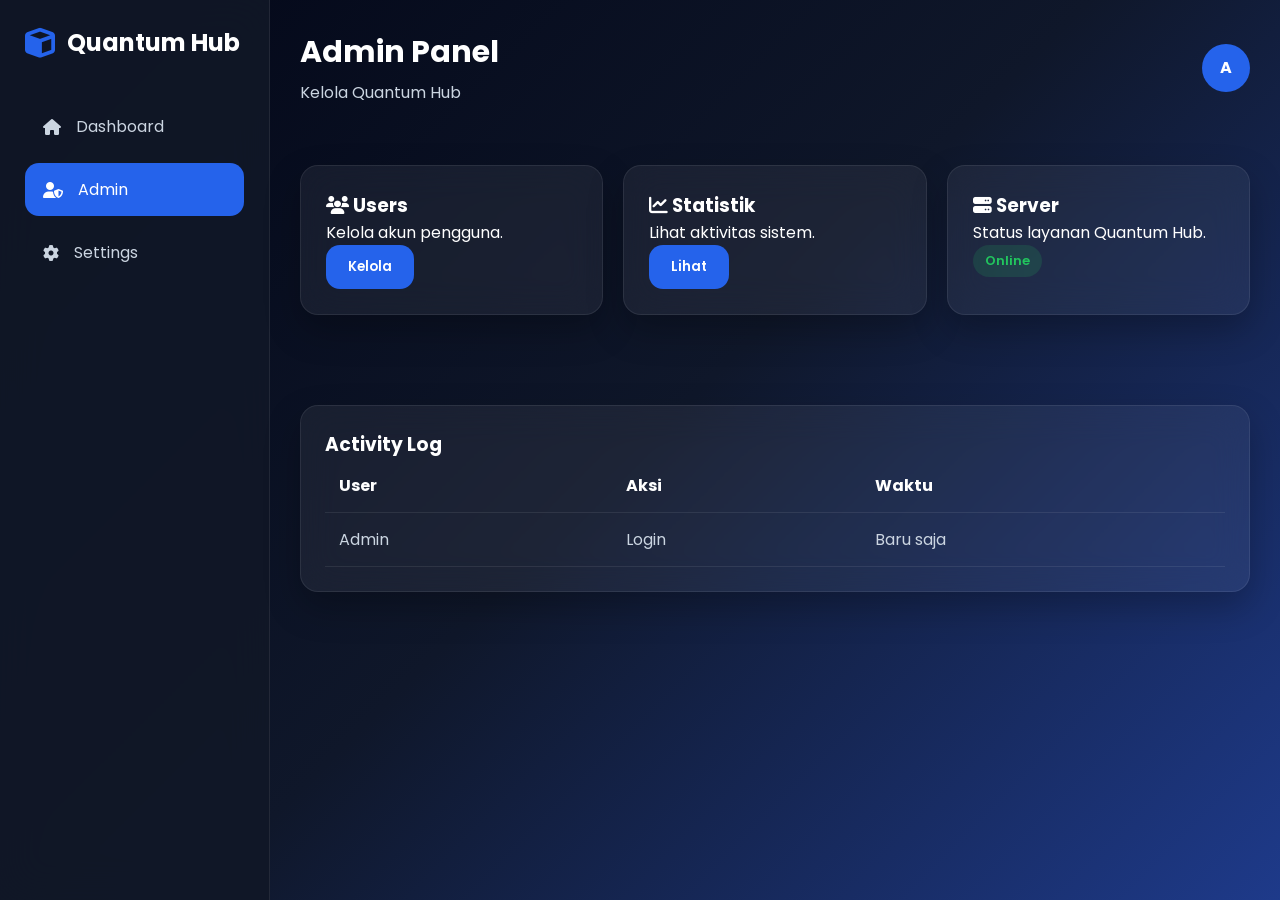
==== pages/admin.html @ 3cea06ce "First Quantum Hub" ====
<!DOCTYPE html>
<html lang="id">

<head>

<meta charset="UTF-8">
<meta name="viewport" content="width=device-width, initial-scale=1.0">

<title>Quantum Hub | Admin</title>


<link rel="stylesheet" href="../assets/css/style.css">
<link rel="stylesheet" href="../assets/css/layout.css">
<link rel="stylesheet" href="../assets/css/components.css">
<link rel="stylesheet" href="../assets/css/pages.css">
<link rel="stylesheet" href="../assets/css/animations.css">
<link rel="stylesheet" href="../assets/css/responsive.css">


<link rel="stylesheet"
href="https://cdnjs.cloudflare.com/ajax/libs/font-awesome/6.7.2/css/all.min.css">


</head>


<body>


<div class="app">


<aside class="sidebar">


<div class="logo">

<i class="fa-solid fa-cube"></i>

<span>Quantum Hub</span>

</div>


<ul>


<li>
<a href="dashboard.html">
<i class="fa-solid fa-house"></i>
Dashboard
</a>
</li>


<li>
<a href="admin.html" class="active">
<i class="fa-solid fa-user-shield"></i>
Admin
</a>
</li>


<li>
<a href="settings.html">
<i class="fa-solid fa-gear"></i>
Settings
</a>
</li>


</ul>


</aside>



<main class="main">



<header class="navbar">


<div class="navbar-left">

<h1>Admin Panel</h1>

<p>Kelola Quantum Hub</p>

</div>



<div class="avatar">

A

</div>


</header>




<section class="admin-grid">



<div class="card admin-card">


<h3>
<i class="fa-solid fa-users"></i>
 Users
</h3>


<p>
Kelola akun pengguna.
</p>


<button class="btn">

Kelola

</button>


</div>





<div class="card admin-card">


<h3>
<i class="fa-solid fa-chart-line"></i>
 Statistik
</h3>


<p>
Lihat aktivitas sistem.
</p>


<button class="btn">

Lihat

</button>


</div>





<div class="card admin-card">


<h3>
<i class="fa-solid fa-server"></i>
 Server
</h3>


<p>
Status layanan Quantum Hub.
</p>


<span class="badge badge-success">

Online

</span>


</div>



</section>




<section style="margin-top:30px;">


<div class="card">


<h3>Activity Log</h3>


<table class="table">


<tr>

<th>User</th>

<th>Aksi</th>

<th>Waktu</th>

</tr>


<tr>

<td>Admin</td>

<td>Login</td>

<td>Baru saja</td>

</tr>


</table>


</div>


</section>




</main>


</div>




<script src="../assets/js/utils.js"></script>
<script src="../assets/js/api.js"></script>
<script src="../assets/js/admin.js"></script>
<script src="../assets/js/app.js"></script>



</body>

</html>
---- assets/css/style.css ----
/* ==========================================
   QUANTUM HUB V2
   Master Style
========================================== */

/* Google Font */
@import url('https://fonts.googleapis.com/css2?family=Poppins:wght@300;400;500;600;700;800&display=swap');

/* Reset */

*{
    margin:0;
    padding:0;
    box-sizing:border-box;
}

/* Root Color */

:root{

    --primary:#2563eb;
    --primary-hover:#1d4ed8;

    --success:#22c55e;
    --warning:#f59e0b;
    --danger:#ef4444;

    --background:#0f172a;
    --surface:#111827;

    --card:rgba(255,255,255,.06);

    --border:rgba(255,255,255,.08);

    --text:#ffffff;
    --text-secondary:#cbd5e1;

    --radius:18px;

    --shadow:0 15px 35px rgba(0,0,0,.25);

    --transition:.3s;

}

/* Body */

body{

    font-family:'Poppins',sans-serif;

    background:linear-gradient(
        135deg,
        #020617,
        #0f172a,
        #1e3a8a
    );

    color:var(--text);

    min-height:100vh;

    overflow-x:hidden;

}

/* Link */

a{

    color:inherit;

    text-decoration:none;

}

/* List */

ul{

    list-style:none;

}

/* Button */

button{

    font-family:inherit;

    cursor:pointer;

    border:none;

}

/* Input */

input,
textarea,
select{

    font-family:inherit;

    outline:none;

}

/* Image */

img{

    max-width:100%;

    display:block;

}

/* Scrollbar */

::-webkit-scrollbar{

    width:8px;

}

::-webkit-scrollbar-track{

    background:#0b1120;

}

::-webkit-scrollbar-thumb{

    background:var(--primary);

    border-radius:999px;

}

/* Selection */

::selection{

    background:var(--primary);

    color:#fff;

}

/* Container */

.container{

    width:min(1200px,92%);

    margin:auto;

}

/* Glass Effect */

.glass{

    background:var(--card);

    backdrop-filter:blur(18px);

    border:1px solid var(--border);

    border-radius:var(--radius);

    box-shadow:var(--shadow);

}

/* Section */

section{

    padding:30px 0;

}

/* Animation */

.fade{

    animation:fade .5s ease;

}

@keyframes fade{

    from{

        opacity:0;

        transform:translateY(20px);

    }

    to{

        opacity:1;

        transform:translateY(0);

    }

}

/* Light Theme */

.light-mode{

    background:#f8fafc;

    color:#111827;

}

.light-mode .card,
.light-mode .login-box{

    background:#ffffff;

    color:#111827;

}
---- assets/css/layout.css ----
/* ==========================================
   QUANTUM HUB V2
   Layout
========================================== */

/* Wrapper */

.app {
  
  display: flex;
  
  min-height: 100vh;
  
}

/* ===========================
   Sidebar
=========================== */

.sidebar {
  
  width: 270px;
  
  background: rgba(17, 24, 39, .90);
  
  backdrop-filter: blur(20px);
  
  border-right: 1px solid var(--border);
  
  position: fixed;
  
  left: 0;
  
  top: 0;
  
  bottom: 0;
  
  padding: 25px;
  
  overflow-y: auto;
  
}

.logo {
  
  display: flex;
  
  align-items: center;
  
  gap: 12px;
  
  margin-bottom: 40px;
  
  font-size: 24px;
  
  font-weight: 700;
  
}

.logo i {
  
  color: var(--primary);
  
  font-size: 30px;
  
}

.sidebar ul {
  
  display: flex;
  
  flex-direction: column;
  
  gap: 10px;
  
}

.sidebar a {
  
  display: flex;
  
  align-items: center;
  
  gap: 15px;
  
  padding: 14px 18px;
  
  border-radius: 14px;
  
  color: var(--text-secondary);
  
  transition: var(--transition);
  
}

.sidebar a:hover {
  
  background: rgba(37, 99, 235, .15);
  
  color: var(--text);
  
}

.sidebar a.active {
  
  background: var(--primary);
  
  color: #fff;
  
}

/* ===========================
   Main
=========================== */

.main {
  
  flex: 1;
  
  margin-left: 270px;
  
  padding: 30px;
  
}

/* ===========================
   Navbar
=========================== */

.navbar {
  
  display: flex;
  
  justify-content: space-between;
  
  align-items: center;
  
  margin-bottom: 30px;
  
}

.navbar-left h1 {
  
  font-size: 30px;
  
  font-weight: 700;
  
}

.navbar-left p {
  
  color: var(--text-secondary);
  
  margin-top: 5px;
  
}

.navbar-right {
  
  display: flex;
  
  align-items: center;
  
  gap: 15px;
  
}

.avatar {
  
  width: 48px;
  
  height: 48px;
  
  border-radius: 50%;
  
  background: var(--primary);
  
  display: flex;
  
  justify-content: center;
  
  align-items: center;
  
  font-weight: 700;
  
  color: #fff;
  
}

/* ===========================
   Grid
=========================== */

.grid {
  
  display: grid;
  
  gap: 20px;
  
}

.grid-2 {
  
  grid-template-columns: repeat(2, 1fr);
  
}

.grid-3 {
  
  grid-template-columns: repeat(3, 1fr);
  
}

.grid-4 {
  
  grid-template-columns: repeat(4, 1fr);
  
}
---- assets/css/components.css ----
/* ==========================================
   QUANTUM HUB V2
   Components
========================================== */

/* ========= Card ========= */

.card {
  
  background: var(--card);
  
  border: 1px solid var(--border);
  
  border-radius: var(--radius);
  
  backdrop-filter: blur(18px);
  
  box-shadow: var(--shadow);
  
  padding: 24px;
  
  transition: var(--transition);
  
}

.card:hover {
  
  transform: translateY(-6px);
  
  border-color: var(--primary);
  
}

/* ========= Button ========= */

.btn {
  
  display: inline-flex;
  
  align-items: center;
  
  justify-content: center;
  
  gap: 10px;
  
  padding: 12px 22px;
  
  border: none;
  
  border-radius: 14px;
  
  background: var(--primary);
  
  color: #fff;
  
  font-weight: 600;
  
  cursor: pointer;
  
  transition: var(--transition);
  
}

.btn:hover {
  
  background: var(--primary-hover);
  
  transform: translateY(-2px);
  
}

.btn-outline {
  
  background: transparent;
  
  border: 1px solid var(--primary);
  
  color: var(--primary);
  
}

.btn-outline:hover {
  
  background: var(--primary);
  
  color: #fff;
  
}

/* ========= Input ========= */

.input {
  
  width: 100%;
  
  padding: 14px 16px;
  
  border-radius: 14px;
  
  border: 1px solid var(--border);
  
  background: rgba(255, 255, 255, .05);
  
  color: #fff;
  
  margin-top: 8px;
  
  transition: .3s;
  
}

.input:focus {
  
  border-color: var(--primary);
  
  box-shadow: 0 0 0 3px rgba(37, 99, 235, .2);
  
}

.input::placeholder {
  
  color: #94a3b8;
  
}

/* ========= Badge ========= */

.badge {
  
  display: inline-block;
  
  padding: 6px 12px;
  
  border-radius: 999px;
  
  font-size: 13px;
  
  font-weight: 600;
  
}

.badge-success {
  
  background: rgba(34, 197, 94, .15);
  
  color: #22c55e;
  
}

.badge-warning {
  
  background: rgba(245, 158, 11, .15);
  
  color: #f59e0b;
  
}

.badge-danger {
  
  background: rgba(239, 68, 68, .15);
  
  color: #ef4444;
  
}

/* ========= Table ========= */

.table {
  
  width: 100%;
  
  border-collapse: collapse;
  
}

.table th,
.table td {
  
  padding: 14px;
  
  border-bottom: 1px solid var(--border);
  
  text-align: left;
  
}

.table th {
  
  color: #fff;
  
}

.table td {
  
  color: var(--text-secondary);
  
}

/* ========= Loading ========= */

.loading {
  
  width: 22px;
  
  height: 22px;
  
  border: 3px solid rgba(255, 255, 255, .2);
  
  border-top-color: #fff;
  
  border-radius: 50%;
  
  animation: spin 1s linear infinite;
  
}

@keyframes spin {
  
  to {
    
    transform: rotate(360deg);
    
  }
  
}
/* ===========================
   Toast
=========================== */

.toast {
  
  position: fixed;
  
  right: 20px;
  
  bottom: 20px;
  
  background: #2563eb;
  
  color: #fff;
  
  padding: 14px 20px;
  
  border-radius: 12px;
  
  opacity: 0;
  
  transform: translateY(20px);
  
  transition: .3s;
  
  z-index: 9999;
  
  box-shadow: var(--shadow);
  
}

.toast.show {
  
  opacity: 1;
  
  transform: translateY(0);
  
}

.toast.error {
  
  background: #ef4444;
  
}

.toast.success {
  
  background: #22c55e;
  
}
---- assets/css/pages.css ----
/* ==========================================
   QUANTUM HUB V2
   Pages
========================================== */

/* ===========================
   Login
=========================== */

.login-page {
  
  min-height: 100vh;
  
  display: flex;
  
  justify-content: center;
  
  align-items: center;
  
  padding: 20px;
  
}

.login-box {
  
  width: 100%;
  
  max-width: 420px;
  
  background: var(--card);
  
  border: 1px solid var(--border);
  
  border-radius: var(--radius);
  
  backdrop-filter: blur(20px);
  
  box-shadow: var(--shadow);
  
  padding: 35px;
  
}

.login-box h1 {
  
  text-align: center;
  
  margin-bottom: 10px;
  
}

.login-box p {
  
  text-align: center;
  
  color: var(--text-secondary);
  
  margin-bottom: 25px;
  
}

.login-box .input {
  
  margin-bottom: 18px;
  
}

.login-box .btn {
  
  width: 100%;
  
}

/* ===========================
   Dashboard
=========================== */

.stats {
  
  display: grid;
  
  grid-template-columns: repeat(auto-fit, minmax(220px, 1fr));
  
  gap: 20px;
  
  margin-bottom: 30px;
  
}

.stat-card {
  
  padding: 25px;
  
}

.stat-card h2 {
  
  font-size: 34px;
  
  margin-top: 12px;
  
}

.stat-card p {
  
  color: var(--text-secondary);
  
}

.tools {
  
  display: grid;
  
  grid-template-columns: repeat(auto-fit, minmax(250px, 1fr));
  
  gap: 20px;
  
}

/* ===========================
   Admin
=========================== */

.admin-grid {
  
  display: grid;
  
  grid-template-columns: repeat(auto-fit, minmax(280px, 1fr));
  
  gap: 20px;
  
}

.admin-card {
  
  padding: 25px;
  
}

/* ===========================
   TikTok
=========================== */

.download-box {
  
  max-width: 700px;
  
  margin: auto;
  
}

.download-box .input {
  
  margin-bottom: 15px;
  
}

/* ===========================
   QR
=========================== */

.qr-box {
  
  text-align: center;
  
}

.qr-preview {
  
  margin-top: 25px;
  
}

/* ===========================
   Fake Chat
=========================== */

.chat-preview {
  
  min-height: 400px;
  
}
---- assets/css/animations.css ----
/* ==========================================
   QUANTUM HUB V2
   Animations
========================================== */

.fade-in {
  
  animation: fadeIn .5s ease;
  
}

.slide-up {
  
  animation: slideUp .5s ease;
  
}

.zoom-in {
  
  animation: zoomIn .4s ease;
  
}

@keyframes fadeIn {
  
  from {
    
    opacity: 0;
    
  }
  
  to {
    
    opacity: 1;
    
  }
  
}

@keyframes slideUp {
  
  from {
    
    opacity: 0;
    
    transform: translateY(30px);
    
  }
  
  to {
    
    opacity: 1;
    
    transform: translateY(0);
    
  }
  
}

@keyframes zoomIn {
  
  from {
    
    opacity: 0;
    
    transform: scale(.9);
    
  }
  
  to {
    
    opacity: 1;
    
    transform: scale(1);
    
  }
  
}

.hover-up {
  
  transition: .3s;
  
}

.hover-up:hover {
  
  transform: translateY(-6px);
  
}

.rotate {
  
  transition: .3s;
  
}

.rotate:hover {
  
  transform: rotate(5deg);
  
}
---- assets/css/responsive.css ----
/* ==========================================
   QUANTUM HUB V2
   Responsive
========================================== */

@media(max-width:992px) {
  
  .sidebar {
    
    width: 80px;
    
    padding: 18px 10px;
    
  }
  
  .logo span {
    
    display: none;
    
  }
  
  .sidebar a {
    
    justify-content: center;
    
    font-size: 0;
    
  }
  
  .sidebar a i {
    
    font-size: 20px;
    
    margin: 0;
    
  }
  
  .main {
    
    margin-left: 80px;
    
    padding: 20px;
    
  }
  
}

@media(max-width:768px) {
  
  .grid-2,
  .grid-3,
  .grid-4 {
    
    grid-template-columns: 1fr;
    
  }
  
  .stats {
    
    grid-template-columns: 1fr;
    
  }
  
  .tools {
    
    grid-template-columns: 1fr;
    
  }
  
  .admin-grid {
    
    grid-template-columns: 1fr;
    
  }
  
  .navbar {
    
    flex-direction: column;
    
    align-items: flex-start;
    
    gap: 15px;
    
  }
  
}

@media(max-width:480px) {
  
  .main {
    
    padding: 15px;
    
  }
  
  .card {
    
    padding: 18px;
    
  }
  
  .btn {
    
    width: 100%;
    
  }
  
}
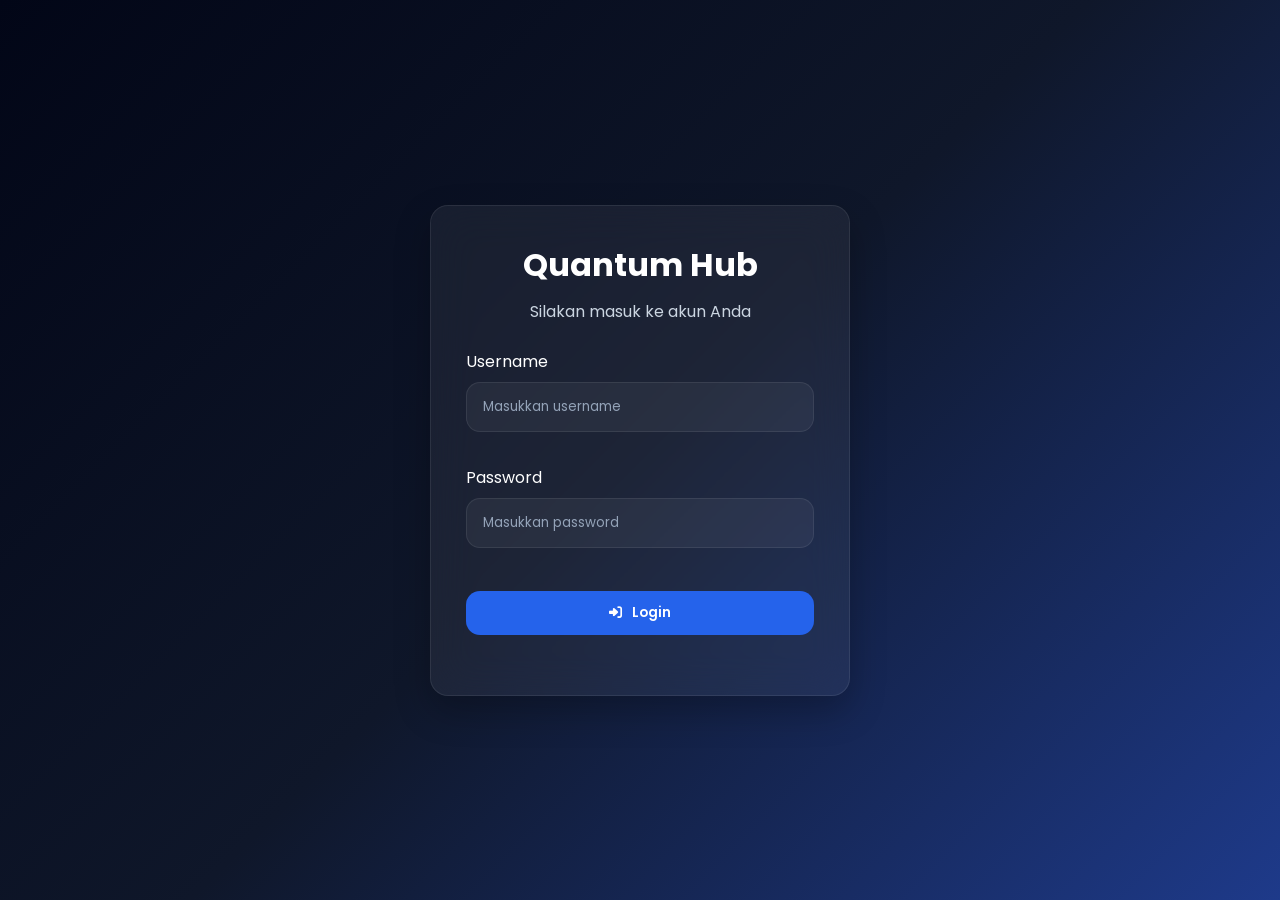
==== commit 41bac351: "Add admin users page" ====
--- a/pages/admin.html
+++ b/pages/admin.html
@@ -6,20 +6,12 @@
 <meta charset="UTF-8">
 <meta name="viewport" content="width=device-width, initial-scale=1.0">
 
-<title>Quantum Hub | Admin</title>
-
+<title>Quantum Hub | Admin Users</title>
 
 <link rel="stylesheet" href="../assets/css/style.css">
 <link rel="stylesheet" href="../assets/css/layout.css">
 <link rel="stylesheet" href="../assets/css/components.css">
 <link rel="stylesheet" href="../assets/css/pages.css">
-<link rel="stylesheet" href="../assets/css/animations.css">
-<link rel="stylesheet" href="../assets/css/responsive.css">
-
-
-<link rel="stylesheet"
-href="https://cdnjs.cloudflare.com/ajax/libs/font-awesome/6.7.2/css/all.min.css">
-
 
 </head>
 
@@ -32,22 +24,16 @@
 
 <aside class="sidebar">
 
-
 <div class="logo">
-
 <i class="fa-solid fa-cube"></i>
-
 <span>Quantum Hub</span>
-
 </div>
 
 
 <ul>
 
-
 <li>
 <a href="dashboard.html">
-<i class="fa-solid fa-house"></i>
 Dashboard
 </a>
 </li>
@@ -55,16 +41,7 @@
 
 <li>
 <a href="admin.html" class="active">
-<i class="fa-solid fa-user-shield"></i>
-Admin
-</a>
-</li>
-
-
-<li>
-<a href="settings.html">
-<i class="fa-solid fa-gear"></i>
-Settings
+Admin Users
 </a>
 </li>
 
@@ -79,163 +56,63 @@
 <main class="main">
 
 
-
 <header class="navbar">
 
+<h1>
+Admin Users
+</h1>
 
-<div class="navbar-left">
-
-<h1>Admin Panel</h1>
-
-<p>Kelola Quantum Hub</p>
-
-</div>
-
-
-
-<div class="avatar">
-
-A
-
-</div>
-
+<p>
+Kelola pengguna Quantum Hub
+</p>
 
 </header>
 
 
 
-
-<section class="admin-grid">
+<section class="card">
 
 
-
-<div class="card admin-card">
+<h2>
+Daftar User
+</h2>
 
 
-<h3>
-<i class="fa-solid fa-users"></i>
- Users
-</h3>
+<table style="width:100%;margin-top:20px">
 
 
-<p>
-Kelola akun pengguna.
-</p>
-
-
-<button class="btn">
-
-Kelola
-
-</button>
-
-
-</div>
-
-
-
-
-
-<div class="card admin-card">
-
-
-<h3>
-<i class="fa-solid fa-chart-line"></i>
- Statistik
-</h3>
-
-
-<p>
-Lihat aktivitas sistem.
-</p>
-
-
-<button class="btn">
-
-Lihat
-
-</button>
-
-
-</div>
-
-
-
-
-
-<div class="card admin-card">
-
-
-<h3>
-<i class="fa-solid fa-server"></i>
- Server
-</h3>
-
-
-<p>
-Status layanan Quantum Hub.
-</p>
-
-
-<span class="badge badge-success">
-
-Online
-
-</span>
-
-
-</div>
-
-
-
-</section>
-
-
-
-
-<section style="margin-top:30px;">
-
-
-<div class="card">
-
-
-<h3>Activity Log</h3>
-
-
-<table class="table">
-
+<thead>
 
 <tr>
 
-<th>User</th>
+<th>ID</th>
 
-<th>Aksi</th>
+<th>Username</th>
 
-<th>Waktu</th>
+<th>Role</th>
 
 </tr>
 
+</thead>
+
+
+<tbody id="userList">
 
 <tr>
 
-<td>Admin</td>
-
-<td>Login</td>
-
-<td>Baru saja</td>
+<td colspan="3">
+Loading...
+</td>
 
 </tr>
+
+</tbody>
 
 
 </table>
 
 
-</div>
-
-
 </section>
-
-
 
 
 </main>
@@ -245,12 +122,9 @@
 
 
 
-
-<script src="../assets/js/utils.js"></script>
 <script src="../assets/js/api.js"></script>
+<script src="../assets/js/auth.js"></script>
 <script src="../assets/js/admin.js"></script>
-<script src="../assets/js/app.js"></script>
-
 
 
 </body>
